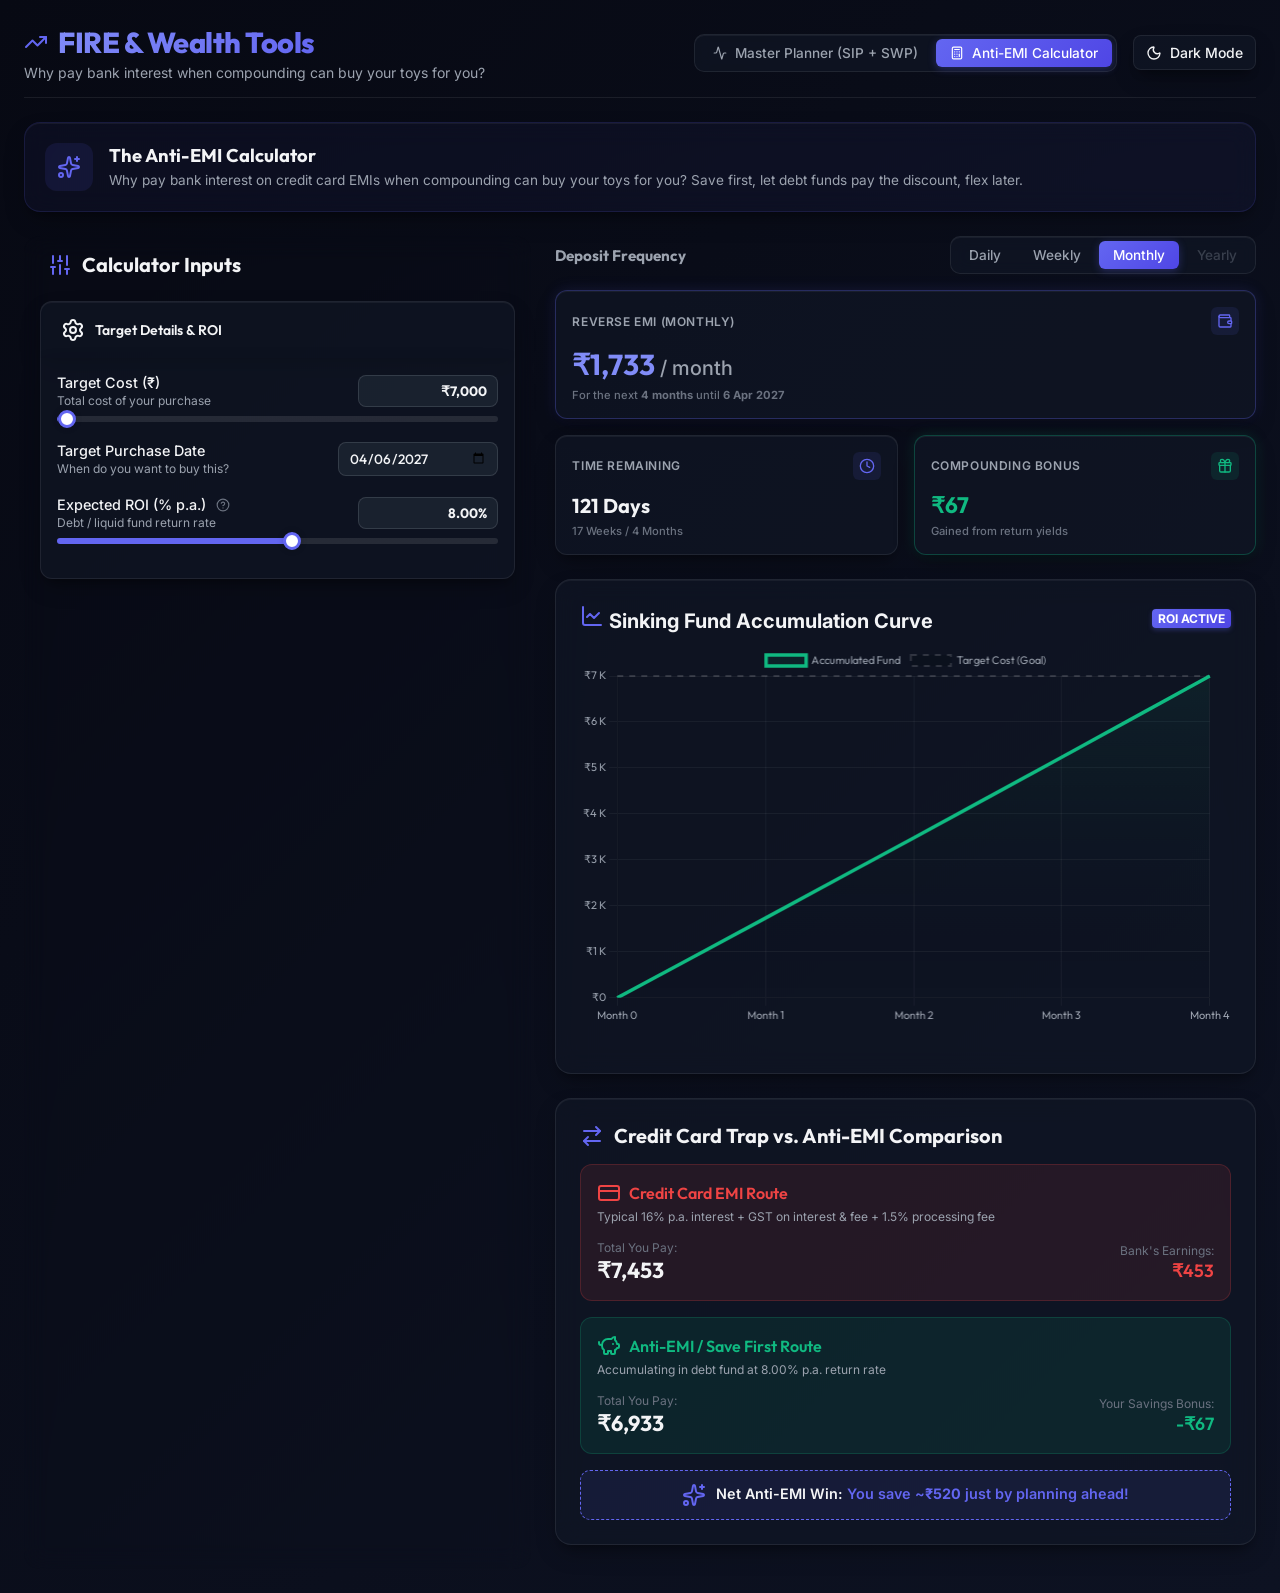
==== anti-emi.html @ c1e563f8 "antiEMI calculator" ====
<!DOCTYPE html>
<html lang="en" data-theme="dark">
<head>
  <meta charset="UTF-8">
  <meta name="viewport" content="width=device-width, initial-scale=1.0">
  <title>The Anti-EMI / Reverse EMI Calculator</title>
  
  <!-- Fonts -->
  <link rel="preconnect" href="https://fonts.googleapis.com">
  <link rel="preconnect" href="https://fonts.gstatic.com" crossorigin>
  <link href="https://fonts.googleapis.com/css2?family=Inter:wght@300;400;500;600;700&family=Outfit:wght@400;500;600;700;800&display=swap" rel="stylesheet">
  
  <!-- CSS Stylesheet -->
  <link rel="stylesheet" href="css/styles.css">
  
  <!-- Local Dependency Libraries -->
  <script src="js/jquery.min.js"></script>
  <script src="js/lucide.min.js"></script>
  <script src="js/chart.min.js"></script>
</head>
<body>
  
  <div class="container">
    
    <!-- Top Navigation Header -->
    <header>
      <div class="logo-container">
        <div class="brand-wrapper">
          <i data-lucide="trending-up"></i>
          <h1>FIRE & Wealth Tools</h1>
        </div>
        <p>Why pay bank interest when compounding can buy your toys for you?</p>
      </div>
      
      <div class="header-actions">
        <nav class="nav-links">
          <a href="index.html" class="nav-link">
            <i data-lucide="activity"></i> Master Planner (SIP + SWP)
          </a>
          <a href="anti-emi.html" class="nav-link active">
            <i data-lucide="calculator"></i> Anti-EMI Calculator
          </a>
        </nav>
        
        <button class="theme-toggle-btn" id="theme-toggle" aria-label="Toggle dark/light theme">
          <i data-lucide="sun" id="theme-icon-light" style="display: none;"></i>
          <i data-lucide="moon" id="theme-icon-dark"></i>
          <span id="theme-text">Dark Mode</span>
        </button>
      </div>
    </header>

    <!-- Hero Banner (Tagline) -->
    <section class="panel-card" style="margin-bottom: 24px; padding: 20px; background: rgba(99, 102, 241, 0.05); border-color: rgba(99, 102, 241, 0.15);">
      <div style="display: flex; align-items: center; gap: 16px;">
        <div style="background: rgba(99, 102, 241, 0.1); width: 48px; height: 48px; border-radius: 12px; display: flex; align-items: center; justify-content: center; color: var(--accent-color); flex-shrink: 0;">
          <i data-lucide="sparkles" style="width: 24px; height: 24px;"></i>
        </div>
        <div>
          <h2 style="font-family: 'Outfit', sans-serif; font-size: 1.15rem; font-weight: 700; margin: 0; color: var(--text-primary);">The Anti-EMI Calculator</h2>
          <p style="font-size: 0.85rem; color: var(--text-secondary); margin-top: 4px; line-height: 1.4;">
            Why pay bank interest on credit card EMIs when compounding can buy your toys for you? Save first, let debt funds pay the discount, flex later.
          </p>
        </div>
      </div>
    </section>

    <div class="dashboard-grid">
      
      <!-- Left Panel: Slider Controls (40% Width) -->
      <section class="panel-card" style="padding: 16px; background: transparent; border: none; box-shadow: none;">
        <h2 class="panel-title" style="margin-bottom: 16px; padding-left: 8px;">
          <i data-lucide="sliders"></i> Calculator Inputs
        </h2>
        
        <form id="calc-form" onsubmit="return false;">
          
          <div class="accordion-section" style="margin-bottom: 16px;">
            <div class="accordion-header open" data-section="inputs" style="cursor: default;">
              <h3 class="accordion-title" style="margin: 0; font-size: 14px; font-weight: 600;">
                <i data-lucide="settings"></i> Target Details & ROI
              </h3>
            </div>
            
            <div class="accordion-body" style="padding: 16px; display: block;">
              
              <!-- Target Cost (₹) -->
              <div class="input-group">
                <div class="input-label-container">
                  <div>
                    <label for="targetCost-slider" class="input-label">Target Cost (₹)</label>
                    <div class="input-label-subtitle">Total cost of your purchase</div>
                  </div>
                  <div class="input-badge-container">
                    <input type="text" class="text-input" id="targetCost-input" data-id="targetCost">
                  </div>
                </div>
                <div class="slider-container">
                  <input type="range" id="targetCost-slider" data-id="targetCost" min="500" max="5000000" step="500" value="7000">
                </div>
              </div>

              <!-- Target Purchase Date -->
              <div class="input-group" style="margin-top: 20px;">
                <div class="input-label-container">
                  <div>
                    <label for="targetDate-input" class="input-label">Target Purchase Date</label>
                    <div class="input-label-subtitle">When do you want to buy this?</div>
                  </div>
                  <div class="input-badge-container">
                    <input type="date" class="text-input" id="targetDate-input" data-id="targetDate" style="text-align: left; width: 160px; font-weight: 500;">
                  </div>
                </div>
              </div>

              <!-- Expected ROI (% p.a.) -->
              <div class="input-group" style="margin-top: 20px;">
                <div class="input-label-container">
                  <div>
                    <label for="expectedRoi-slider" class="input-label">
                      Expected ROI (% p.a.)
                      <span class="help-tooltip" title="Assuming parking in liquid, arbitrage, or short-term debt mutual funds" style="margin-left: 4px; vertical-align: middle;">
                        <i data-lucide="help-circle" style="width: 14px; height: 14px;"></i>
                      </span>
                    </label>
                    <div class="input-label-subtitle">Debt / liquid fund return rate</div>
                  </div>
                  <div class="input-badge-container">
                    <input type="text" class="text-input" id="expectedRoi-input" data-id="expectedRoi">
                  </div>
                </div>
                <div class="slider-container">
                  <input type="range" id="expectedRoi-slider" data-id="expectedRoi" min="0.00" max="15.00" step="0.25" value="8.00">
                </div>
              </div>
              
            </div>
          </div>

        </form>
      </section>

      <!-- Right Panel: Key Metrics, Chart, and Comparison (60% Width) -->
      <main class="dashboard-right">
        
        <!-- Frequency Toggle Tabs -->
        <div style="display: flex; justify-content: space-between; align-items: center; margin-bottom: 16px;">
          <span style="font-family: 'Outfit', sans-serif; font-size: 0.95rem; font-weight: 700; color: var(--text-secondary);">Deposit Frequency</span>
          <div class="nav-links" id="freq-tabs" style="display: flex; gap: 4px; padding: 4px; border-radius: 10px;">
            <button class="nav-link freq-tab" data-freq="daily" style="background: transparent; border: none; cursor: pointer; outline: none; font-family: inherit;">
              Daily
            </button>
            <button class="nav-link freq-tab" data-freq="weekly" style="background: transparent; border: none; cursor: pointer; outline: none; font-family: inherit;">
              Weekly
            </button>
            <button class="nav-link freq-tab active" data-freq="monthly" style="background: transparent; border: none; cursor: pointer; outline: none; font-family: inherit;">
              Monthly
            </button>
            <button class="nav-link freq-tab" data-freq="yearly" style="background: transparent; border: none; cursor: pointer; outline: none; font-family: inherit;">
              Yearly
            </button>
          </div>
        </div>

        <!-- Key Metric Cards Grid -->
        <div class="metrics-grid">
          
          <!-- Card 1: Deposit Hero Card -->
          <div class="metric-card" id="metric-deposit" style="grid-column: span 2; border-color: rgba(99, 102, 241, 0.3); box-shadow: var(--glass-reflection), var(--card-shadow), var(--card-glow-accent);">
            <div class="metric-header">
              <span class="metric-title" id="deposit-card-title">Reverse EMI Deposit</span>
              <div class="metric-icon-wrapper">
                <i data-lucide="wallet"></i>
              </div>
            </div>
            <div>
              <div class="metric-value" id="val-deposit" style="font-size: 1.8rem; color: var(--accent-light);">₹--</div>
              <div class="metric-subtitle" id="sub-deposit">For the next -- periods until --</div>
            </div>
          </div>
  
          <!-- Card 2: Time Remaining -->
          <div class="metric-card" id="metric-time">
            <div class="metric-header">
              <span class="metric-title">Time Remaining</span>
              <div class="metric-icon-wrapper">
                <i data-lucide="clock"></i>
              </div>
            </div>
            <div>
              <div class="metric-value" id="val-time" style="font-size: 1.25rem;">--</div>
              <div class="metric-subtitle" id="sub-time">Target timeline duration</div>
            </div>
          </div>

          <!-- Card 3: Free Compounding Bonus -->
          <div class="metric-card status-safe" id="metric-bonus">
            <div class="metric-header">
              <span class="metric-title">Compounding Bonus</span>
              <div class="metric-icon-wrapper" style="background: rgba(16, 185, 129, 0.1); color: var(--safe-color);">
                <i data-lucide="gift"></i>
              </div>
            </div>
            <div>
              <div class="metric-value text-safe" id="val-bonus">₹--</div>
              <div class="metric-subtitle" id="sub-bonus">Free returns earned</div>
            </div>
          </div>

        </div>

        <!-- Line Chart Panel -->
        <section class="panel-card" style="margin-bottom: 24px;">
          <h2 class="panel-title" style="margin-bottom: 12px; justify-content: space-between;">
            <span><i data-lucide="line-chart"></i> Sinking Fund Accumulation Curve</span>
            <span class="milestone-badge" id="chart-roi-indicator" style="font-size: 0.75rem;">ROI Active</span>
          </h2>
          <div class="chart-container">
            <canvas id="anti-emi-chart"></canvas>
          </div>
        </section>

        <!-- Credit Card Trap vs. Anti-EMI Comparison Box -->
        <div class="panel-card" style="margin-bottom: 24px;">
          <h2 class="panel-title" style="margin-bottom: 16px;">
            <i data-lucide="arrow-right-left"></i> Credit Card Trap vs. Anti-EMI Comparison
          </h2>
          
          <div style="display: grid; grid-template-columns: 1fr; gap: 16px;" id="comparison-row">
            <!-- Credit Card Option -->
            <div style="background: var(--danger-bg); border: 1px solid rgba(239, 68, 68, 0.2); padding: 16px; border-radius: 12px;">
              <h3 style="font-family: 'Outfit', sans-serif; font-size: 1rem; font-weight: 600; color: var(--danger-color); display: flex; align-items: center; gap: 8px; margin-bottom: 4px;">
                <i data-lucide="credit-card"></i> Credit Card EMI Route
              </h3>
              <p style="font-size: 0.75rem; color: var(--text-secondary); margin-bottom: 12px;">
                Typical 16% p.a. interest + GST on interest & fee + 1.5% processing fee
              </p>
              
              <div style="display: flex; justify-content: space-between; align-items: center;">
                <div>
                  <span style="font-size: 0.75rem; color: var(--text-muted);">Total You Pay:</span>
                  <div id="cc-total-paid" style="font-family: 'Outfit', sans-serif; font-size: 1.35rem; font-weight: 700; color: var(--text-primary);">₹0</div>
                </div>
                <div style="text-align: right;">
                  <span style="font-size: 0.75rem; color: var(--text-muted);">Bank's Earnings:</span>
                  <div id="cc-bank-earned" class="text-danger" style="font-family: 'Outfit', sans-serif; font-size: 1.1rem; font-weight: 600;">₹0</div>
                </div>
              </div>
            </div>

            <!-- Anti-EMI Option -->
            <div style="background: var(--safe-bg); border: 1px solid rgba(16, 185, 129, 0.2); padding: 16px; border-radius: 12px;">
              <h3 style="font-family: 'Outfit', sans-serif; font-size: 1rem; font-weight: 600; color: var(--safe-color); display: flex; align-items: center; gap: 8px; margin-bottom: 4px;">
                <i data-lucide="piggy-bank"></i> Anti-EMI / Save First Route
              </h3>
              <p style="font-size: 0.75rem; color: var(--text-secondary); margin-bottom: 12px;">
                Accumulating in debt fund at <span id="compounding-rate-label">8.0%</span> p.a. return rate
              </p>
              
              <div style="display: flex; justify-content: space-between; align-items: center;">
                <div>
                  <span style="font-size: 0.75rem; color: var(--text-muted);">Total You Pay:</span>
                  <div id="anti-total-paid" style="font-family: 'Outfit', sans-serif; font-size: 1.35rem; font-weight: 700; color: var(--text-primary);">₹0</div>
                </div>
                <div style="text-align: right;">
                  <span style="font-size: 0.75rem; color: var(--text-muted);">Your Savings Bonus:</span>
                  <div id="anti-saved-bonus" class="text-safe" style="font-family: 'Outfit', sans-serif; font-size: 1.1rem; font-weight: 600;">+₹0</div>
                </div>
              </div>
            </div>
          </div>

          <!-- Total Win Banner -->
          <div style="background: rgba(99, 102, 241, 0.1); border: 1px dashed var(--accent-color); border-radius: 10px; padding: 12px; margin-top: 16px; text-align: center; font-weight: 600; font-size: 0.9rem;" id="win-banner">
            <i data-lucide="sparkles" class="text-accent" style="vertical-align: middle; margin-right: 6px;"></i>
            Net Anti-EMI Win: <span id="val-win" class="text-accent">You save ~₹-- just by planning ahead!</span>
          </div>
        </div>

      </main>

    </div>
  </div>

  <!-- Custom styles extension for layout tweaks -->
  <style>
    @media (min-width: 640px) {
      #comparison-row {
        grid-template-columns: 1fr 1fr;
      }
    }
    .freq-tab {
      transition: all 0.2s ease;
    }
    .freq-tab:hover {
      background: rgba(255, 255, 255, 0.05) !important;
      color: var(--text-primary) !important;
    }
    .freq-tab.active {
      color: white !important;
      background: var(--accent-gradient) !important;
      box-shadow: 0 2px 8px rgba(99, 102, 241, 0.3) !important;
    }
    .freq-tab:disabled {
      opacity: 0.3 !important;
      cursor: not-allowed !important;
      pointer-events: none !important;
    }
  </style>

  <!-- Core Application Logic -->
  <script src="js/anti-emi.js"></script>
</body>
</html>
---- css/styles.css ----
:root {
  /* Dark Theme (Default) */
  --bg-color: #080b11;
  --bg-gradient: linear-gradient(135deg, #070913 0%, #0d1222 100%);
  --panel-bg: rgba(17, 24, 39, 0.6);
  --panel-border: rgba(255, 255, 255, 0.08);
  
  --text-primary: #f3f4f6;
  --text-secondary: #9ca3af;
  --text-muted: #6b7280;
  
  --accent-color: #6366f1;
  --accent-light: #818cf8;
  --accent-gradient: linear-gradient(135deg, #6366f1 0%, #4f46e5 100%);
  
  --input-bg: rgba(31, 41, 55, 0.7);
  --input-border: rgba(255, 255, 255, 0.12);
  --input-focus-border: #6366f1;
  
  --slider-track: rgba(255, 255, 255, 0.1);
  
  --safe-color: #10b981;
  --safe-bg: rgba(16, 185, 129, 0.1);
  --warning-color: #f59e0b;
  --warning-bg: rgba(245, 158, 11, 0.1);
  --danger-color: #ef4444;
  --danger-bg: rgba(239, 68, 68, 0.1);
  
  --card-shadow: 0 10px 25px -5px rgba(0, 0, 0, 0.3), 0 8px 10px -6px rgba(0, 0, 0, 0.3);
  --inner-shadow: inset 0 2px 4px 0 rgba(0, 0, 0, 0.06);
  --glass-reflection: inset 0 1px 0 0 rgba(255, 255, 255, 0.05);
  
  --card-glow-safe: 0 0 15px rgba(16, 185, 129, 0.15);
  --card-glow-warning: 0 0 15px rgba(245, 158, 11, 0.15);
  --card-glow-danger: 0 0 15px rgba(239, 68, 68, 0.15);
  --card-glow-accent: 0 0 15px rgba(99, 102, 241, 0.15);
}

[data-theme="light"] {
  /* Light Theme */
  --bg-color: #f1f5f9;
  --bg-gradient: linear-gradient(135deg, #f8fafc 0%, #e2e8f0 100%);
  --panel-bg: rgba(255, 255, 255, 0.8);
  --panel-border: rgba(15, 23, 42, 0.08);
  
  --text-primary: #0f172a;
  --text-secondary: #475569;
  --text-muted: #64748b;
  
  --accent-color: #4f46e5;
  --accent-light: #6366f1;
  --accent-gradient: linear-gradient(135deg, #4f46e5 0%, #3730a3 100%);
  
  --input-bg: rgba(241, 245, 249, 0.9);
  --input-border: rgba(15, 23, 42, 0.1);
  --input-focus-border: #4f46e5;
  
  --slider-track: rgba(15, 23, 42, 0.08);
  
  --safe-color: #059669;
  --safe-bg: rgba(5, 150, 105, 0.1);
  --warning-color: #d97706;
  --warning-bg: rgba(217, 119, 6, 0.1);
  --danger-color: #dc2626;
  --danger-bg: rgba(220, 38, 38, 0.1);
  
  --card-shadow: 0 10px 15px -3px rgba(0, 0, 0, 0.05), 0 4px 6px -4px rgba(0, 0, 0, 0.05);
  --inner-shadow: inset 0 2px 4px 0 rgba(0, 0, 0, 0.02);
  --glass-reflection: inset 0 1px 0 0 rgba(255, 255, 255, 0.4);
  
  --card-glow-safe: 0 0 15px rgba(5, 150, 105, 0.1);
  --card-glow-warning: 0 0 15px rgba(217, 119, 6, 0.1);
  --card-glow-danger: 0 0 15px rgba(220, 38, 38, 0.1);
  --card-glow-accent: 0 0 15px rgba(79, 70, 229, 0.1);
}

* {
  box-sizing: border-box;
  margin: 0;
  padding: 0;
  font-family: 'Inter', sans-serif;
  transition: background-color 0.3s ease, color 0.3s ease, border-color 0.3s ease, box-shadow 0.3s ease;
}

html, body {
  max-width: 100%;
  overflow-x: hidden;
}

body {
  background-color: var(--bg-color);
  background-image: var(--bg-gradient);
  color: var(--text-primary);
  min-height: 100vh;
  padding: 12px;
}

@media (min-width: 768px) {
  body {
    padding: 24px;
  }
}

.container {
  max-width: 1400px;
  margin: 0 auto;
}

header {
  display: flex;
  justify-content: space-between;
  align-items: center;
  margin-bottom: 24px;
  padding-bottom: 16px;
  border-bottom: 1px solid var(--panel-border);
  flex-wrap: wrap;
  gap: 16px;
}

.brand-wrapper {
  display: flex;
  align-items: center;
  gap: 10px;
}

.brand-wrapper svg {
  width: 24px;
  height: 24px;
  color: var(--accent-color);
}

.header-actions {
  display: flex;
  align-items: center;
  gap: 16px;
}

.nav-links {
  display: flex;
  gap: 4px;
  background: var(--panel-bg);
  border: 1px solid var(--panel-border);
  padding: 4px;
  border-radius: 10px;
  box-shadow: var(--glass-reflection);
  backdrop-filter: blur(8px);
  -webkit-backdrop-filter: blur(8px);
}

.nav-link {
  padding: 6px 14px;
  border-radius: 6px;
  color: var(--text-secondary);
  text-decoration: none;
  font-size: 0.85rem;
  font-weight: 500;
  transition: all 0.25s ease;
  display: flex;
  align-items: center;
  gap: 8px;
}

.nav-link svg {
  width: 14px;
  height: 14px;
}

.nav-link:hover {
  color: var(--text-primary);
  background: rgba(255, 255, 255, 0.05);
}

[data-theme="light"] .nav-link:hover {
  background: rgba(0, 0, 0, 0.04);
}

.nav-link.active {
  color: white !important;
  background: var(--accent-gradient);
  box-shadow: 0 2px 8px rgba(99, 102, 241, 0.3);
}

.logo-container h1 {
  font-family: 'Outfit', sans-serif;
  font-size: 1.8rem;
  font-weight: 800;
  letter-spacing: -0.5px;
  background: linear-gradient(135deg, var(--accent-light) 0%, var(--accent-color) 100%);
  -webkit-background-clip: text;
  -webkit-text-fill-color: transparent;
}

.logo-container p {
  color: var(--text-secondary);
  font-size: 0.875rem;
  margin-top: 4px;
}

.theme-toggle-btn {
  background: var(--panel-bg);
  border: 1px solid var(--panel-border);
  color: var(--text-primary);
  padding: 8px 12px;
  border-radius: 8px;
  cursor: pointer;
  display: flex;
  align-items: center;
  gap: 8px;
  font-weight: 500;
  font-size: 0.875rem;
  box-shadow: var(--card-shadow);
}

.theme-toggle-btn:hover {
  border-color: var(--accent-color);
  transform: translateY(-1px);
}

.theme-toggle-btn svg {
  width: 16px;
  height: 16px;
}

/* Dashboard Layout */
.dashboard-grid {
  display: grid;
  grid-template-columns: 1fr;
  gap: 24px;
  min-width: 0;
}

@media (min-width: 1200px) {
  .dashboard-grid {
    grid-template-columns: 4.2fr 5.8fr;
  }
}

.panel-card,
.dashboard-right {
  min-width: 0;
}

/* Panel Card */
.panel-card {
  background: var(--panel-bg);
  border: 1px solid var(--panel-border);
  border-radius: 16px;
  padding: 16px;
  box-shadow: var(--glass-reflection), var(--card-shadow);
  backdrop-filter: blur(12px);
  -webkit-backdrop-filter: blur(12px);
}

@media (min-width: 768px) {
  .panel-card {
    padding: 24px;
  }
}

.panel-title {
  font-family: 'Outfit', sans-serif;
  font-size: 1.25rem;
  font-weight: 700;
  margin-bottom: 20px;
  display: flex;
  align-items: center;
  gap: 10px;
  color: var(--text-primary);
}

.panel-title svg {
  color: var(--accent-color);
}

/* Form Elements */
.input-section-title {
  font-family: 'Outfit', sans-serif;
  font-size: 0.95rem;
  font-weight: 600;
  text-transform: uppercase;
  letter-spacing: 0.05em;
  color: var(--text-muted);
  margin: 20px 0 12px 0;
  padding-bottom: 6px;
  border-bottom: 1px dashed var(--panel-border);
}

.input-section-title:first-of-type {
  margin-top: 0;
}

.input-group {
  margin-bottom: 18px;
}

.input-label-container {
  display: flex;
  justify-content: space-between;
  align-items: center;
  margin-bottom: 8px;
}

.input-label {
  font-size: 0.9rem;
  font-weight: 500;
  color: var(--text-primary);
  display: flex;
  align-items: center;
  gap: 6px;
}

.input-label-subtitle {
  font-size: 0.75rem;
  color: var(--text-secondary);
  margin-top: 2px;
  font-weight: 400;
}

.input-badge-container {
  display: flex;
  align-items: center;
  gap: 8px;
}

.text-input {
  background: var(--input-bg);
  border: 1px solid var(--input-border);
  border-radius: 8px;
  color: var(--text-primary);
  padding: 6px 10px;
  font-size: 0.85rem;
  font-weight: 700;
  font-family: 'Outfit', sans-serif;
  text-align: right;
  width: 140px;
  outline: none;
}

.text-input:focus {
  border-color: var(--input-focus-border);
  box-shadow: 0 0 0 2px rgba(99, 102, 241, 0.2);
}

/* Slider styling */
.slider-container {
  display: flex;
  align-items: center;
  gap: 12px;
}

input[type="range"] {
  -webkit-appearance: none;
  width: 100%;
  height: 6px;
  border-radius: 4px;
  background: var(--slider-track);
  outline: none;
  cursor: pointer;
}

input[type="range"]::-webkit-slider-thumb {
  -webkit-appearance: none;
  width: 18px;
  height: 18px;
  border-radius: 50%;
  background: #ffffff;
  border: 3.5px solid var(--accent-color);
  cursor: pointer;
  box-shadow: 0 0 6px rgba(0, 0, 0, 0.2);
  transition: transform 0.1s ease, box-shadow 0.1s ease;
}

input[type="range"]::-webkit-slider-thumb:hover {
  transform: scale(1.25);
  box-shadow: 0 0 10px var(--accent-light);
}

/* Metric Cards */
.metrics-grid {
  display: grid;
  grid-template-columns: repeat(2, 1fr);
  gap: 16px;
  margin-bottom: 24px;
}

@media (min-width: 640px) {
  .metrics-grid {
    grid-template-columns: repeat(4, 1fr);
  }
}

.metric-card {
  background: var(--panel-bg);
  border: 1px solid var(--panel-border);
  border-radius: 12px;
  padding: 16px;
  box-shadow: var(--glass-reflection), var(--card-shadow);
  display: flex;
  flex-direction: column;
  justify-content: space-between;
  position: relative;
  overflow: hidden;
}

.metric-card.status-safe {
  border-color: rgba(16, 185, 129, 0.3);
  box-shadow: var(--glass-reflection), var(--card-shadow), var(--card-glow-safe);
}

.metric-card.status-warning {
  border-color: rgba(245, 158, 11, 0.3);
  box-shadow: var(--glass-reflection), var(--card-shadow), var(--card-glow-warning);
}

.metric-card.status-danger {
  border-color: rgba(239, 68, 68, 0.3);
  box-shadow: var(--glass-reflection), var(--card-shadow), var(--card-glow-danger);
}

.metric-header {
  display: flex;
  justify-content: space-between;
  align-items: center;
  margin-bottom: 12px;
}

.metric-title {
  font-size: 0.75rem;
  font-weight: 600;
  color: var(--text-secondary);
  text-transform: uppercase;
  letter-spacing: 0.05em;
}

.metric-icon-wrapper {
  width: 28px;
  height: 28px;
  border-radius: 6px;
  display: flex;
  align-items: center;
  justify-content: center;
  background: rgba(99, 102, 241, 0.1);
  color: var(--accent-color);
}

.metric-icon-wrapper svg {
  width: 16px;
  height: 16px;
}

.metric-value {
  font-family: 'Outfit', sans-serif;
  font-size: 1.4rem;
  font-weight: 700;
  color: var(--text-primary);
  line-height: 1.2;
}

.metric-subtitle {
  font-size: 0.7rem;
  color: var(--text-muted);
  margin-top: 6px;
  font-weight: 500;
}

/* Chart Container */
.chart-container {
  position: relative;
  height: 380px;
  width: 100%;
  margin-bottom: 24px;
}

/* Accordion Table */
.accordion-section {
  margin-top: 24px;
}

.accordion-header {
  background: var(--panel-bg);
  border: 1px solid var(--panel-border);
  border-radius: 12px;
  padding: 16px 20px;
  cursor: pointer;
  display: flex;
  justify-content: space-between;
  align-items: center;
  box-shadow: var(--glass-reflection), var(--card-shadow);
}

.accordion-header.open {
  border-bottom-left-radius: 0;
  border-bottom-right-radius: 0;
  border-bottom: none;
}

.accordion-title {
  font-family: 'Outfit', sans-serif;
  font-size: 1rem;
  font-weight: 700;
  display: flex;
  align-items: center;
  gap: 10px;
}

.accordion-icon {
  transition: transform 0.3s ease;
  color: var(--text-secondary);
}

.accordion-header.open .accordion-icon {
  transform: rotate(180deg);
}

.accordion-body {
  display: none;
  background: var(--panel-bg);
  border: 1px solid var(--panel-border);
  border-top: none;
  border-bottom-left-radius: 12px;
  border-bottom-right-radius: 12px;
  overflow: hidden;
  box-shadow: var(--card-shadow);
}

.table-responsive {
  width: 100%;
  overflow-x: auto;
  max-height: 380px;
  display: block;
}

table.financial-table {
  width: 100%;
  border-collapse: collapse;
  text-align: left;
  font-size: 0.85rem;
}

table.financial-table th, 
table.financial-table td {
  padding: 12px 16px;
  border-bottom: 1px solid var(--panel-border);
}

table.financial-table th {
  background: rgba(0, 0, 0, 0.15);
  font-family: 'Outfit', sans-serif;
  font-weight: 600;
  color: var(--text-secondary);
  position: sticky;
  top: 0;
  z-index: 10;
  backdrop-filter: blur(8px);
  -webkit-backdrop-filter: blur(8px);
}

[data-theme="light"] table.financial-table th {
  background: rgba(0, 0, 0, 0.03);
}

table.financial-table tbody tr {
  background: transparent;
}

table.financial-table tbody tr:hover {
  background: rgba(255, 255, 255, 0.02);
}

[data-theme="light"] table.financial-table tbody tr:hover {
  background: rgba(0, 0, 0, 0.01);
}

table.financial-table tbody tr.row-milestone {
  background: rgba(99, 102, 241, 0.08);
  font-weight: 500;
}

table.financial-table tbody tr.row-depleted {
  opacity: 0.45;
  background: rgba(239, 68, 68, 0.03);
}

table.financial-table tbody tr.row-depleted-first {
  background: rgba(239, 68, 68, 0.1);
  font-weight: 600;
  border-left: 4px solid var(--danger-color);
}

table.financial-table .num-col {
  text-align: right;
  font-family: 'Outfit', sans-serif;
}

table.financial-table .text-center {
  text-align: center;
}

/* Utility Classes */
.text-safe { color: var(--safe-color) !important; }
.text-warning { color: var(--warning-color) !important; }
.text-danger { color: var(--danger-color) !important; }
.text-accent { color: var(--accent-color) !important; }

.help-tooltip {
  cursor: help;
  display: inline-flex;
  align-items: center;
  color: var(--text-muted);
}

.help-tooltip svg {
  width: 14px;
  height: 14px;
}

/* Pulse effect for milestone badge */
.milestone-badge {
  display: inline-block;
  padding: 2px 6px;
  border-radius: 4px;
  font-size: 0.7rem;
  font-weight: 700;
  background: var(--accent-gradient);
  color: white;
  text-transform: uppercase;
  box-shadow: 0 2px 5px rgba(99, 102, 241, 0.3);
}

/* Responsive Layout Adjustments */

/* Header Mobile View */
@media (max-width: 640px) {
  header {
    flex-direction: column;
    align-items: flex-start;
    gap: 16px;
  }
  
  .header-actions {
    width: 100%;
    flex-direction: column;
    align-items: stretch;
    gap: 12px;
  }
  
  .nav-links {
    width: 100%;
    flex-direction: column;
  }
  
  .nav-link {
    justify-content: center;
    padding: 10px;
  }
  
  .theme-toggle-btn {
    width: 100%;
    justify-content: center;
  }
}

/* Mobile Screens (<= 576px, e.g. 400px viewports) */
@media (max-width: 576px) {
  body {
    padding: 12px;
  }

  .panel-card {
    padding: 16px 12px;
  }

  .logo-container h1 {
    font-size: 1.5rem;
  }

  .logo-container p {
    font-size: 0.775rem;
  }

  .input-label-container {
    flex-direction: column;
    align-items: flex-start;
    gap: 8px;
  }

  .input-badge-container {
    width: 100%;
  }

  .text-input {
    width: 100%;
    text-align: left;
  }

  /* 1 column on portrait mobile, 2 columns on landscape mobile */
  .metrics-grid {
    grid-template-columns: 1fr;
    gap: 12px;
  }

  @media (min-width: 480px) {
    .metrics-grid {
      grid-template-columns: repeat(2, 1fr);
    }
  }

  .metric-card {
    padding: 12px;
  }

  .metric-value {
    font-size: 1.25rem;
  }

  .chart-container {
    height: 280px;
  }

  table.financial-table th, 
  table.financial-table td {
    padding: 8px;
    font-size: 0.75rem;
  }
}

/* iPad & Tablet Screens (577px to 1199px) */
@media (min-width: 577px) and (max-width: 1199px) {
  .dashboard-grid {
    grid-template-columns: 1fr;
  }

  /* 2x2 grid on small tablets, 4 columns on iPad portrait and above */
  .metrics-grid {
    grid-template-columns: repeat(2, 1fr);
    gap: 16px;
  }

  @media (min-width: 768px) {
    .metrics-grid {
      grid-template-columns: repeat(4, 1fr);
    }
  }

  .chart-container {
    height: 380px;
  }
}

/* Medium Desktop Screens (1200px to 1399px) */
@media (min-width: 1200px) and (max-width: 1399px) {
  .dashboard-grid {
    grid-template-columns: 4.2fr 5.8fr;
  }

  .metrics-grid {
    grid-template-columns: repeat(2, 1fr); /* 2x2 grid to prevent card text clipping */
    gap: 16px;
  }

  .chart-container {
    height: 380px;
  }
}

/* Large Desktop Screens (>= 1400px) */
@media (min-width: 1400px) {
  .dashboard-grid {
    grid-template-columns: 4fr 6fr;
  }

  .metrics-grid {
    grid-template-columns: repeat(4, 1fr); /* full horizontal row */
    gap: 16px;
  }
}
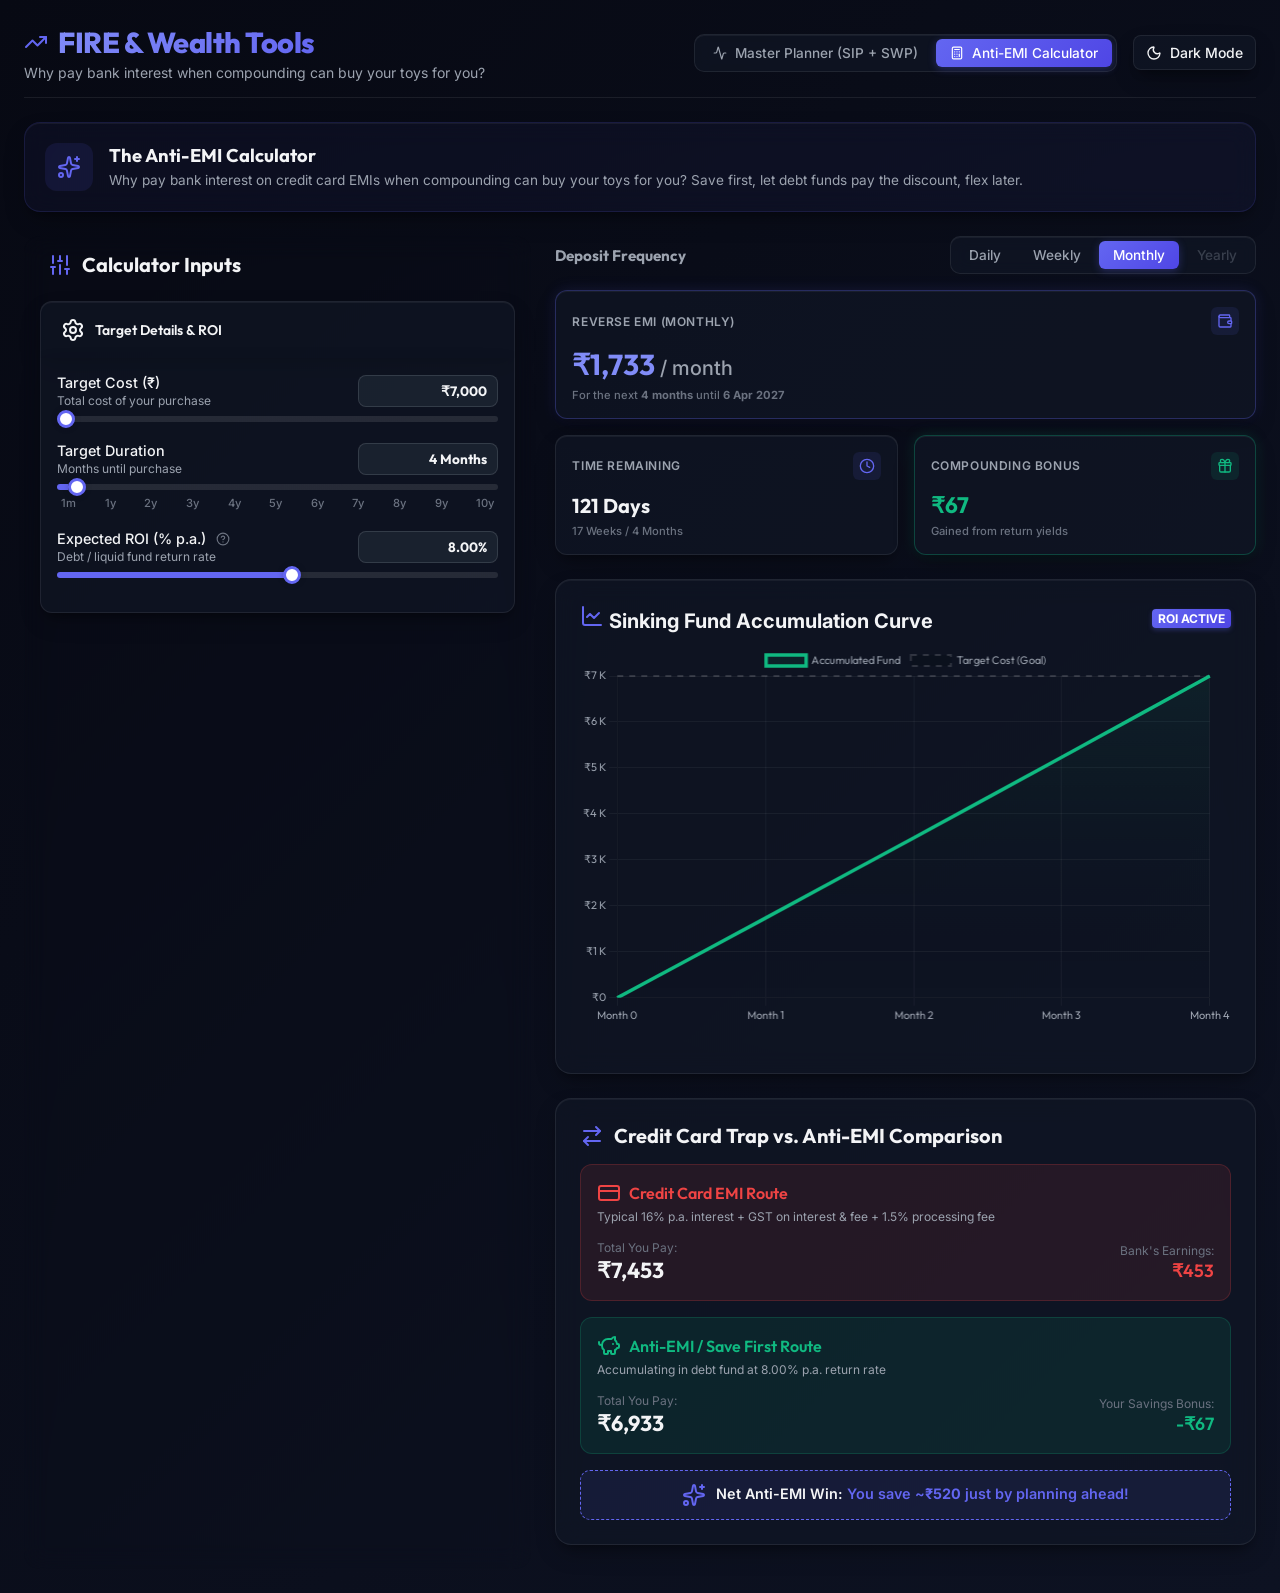
==== commit f80144ad: "all sliders" ====
--- a/anti-emi.html
+++ b/anti-emi.html
@@ -96,19 +96,35 @@
                   </div>
                 </div>
                 <div class="slider-container">
-                  <input type="range" id="targetCost-slider" data-id="targetCost" min="500" max="5000000" step="500" value="7000">
-                </div>
-              </div>
-
-              <!-- Target Purchase Date -->
+                  <input type="range" id="targetCost-slider" data-id="targetCost" min="500" max="50000000" step="500" value="7000">
+                </div>
+              </div>
+
+              <!-- Target Duration (Months) -->
               <div class="input-group" style="margin-top: 20px;">
                 <div class="input-label-container">
                   <div>
-                    <label for="targetDate-input" class="input-label">Target Purchase Date</label>
-                    <div class="input-label-subtitle">When do you want to buy this?</div>
+                    <label for="targetDuration-slider" class="input-label">Target Duration</label>
+                    <div class="input-label-subtitle">Months until purchase</div>
                   </div>
                   <div class="input-badge-container">
-                    <input type="date" class="text-input" id="targetDate-input" data-id="targetDate" style="text-align: left; width: 160px; font-weight: 500;">
+                    <input type="text" class="text-input" id="targetDuration-input" data-id="targetDuration">
+                  </div>
+                </div>
+                <div class="slider-container" style="flex-direction: column; align-items: stretch; gap: 4px;">
+                  <input type="range" id="targetDuration-slider" data-id="targetDuration" min="1" max="120" step="1" value="4">
+                  <div style="display: flex; justify-content: space-between; font-size: 0.7rem; color: var(--text-muted); padding: 0 4px; font-weight: 500; font-family: 'Outfit', sans-serif; margin-top: 2px; user-select: none;">
+                    <span>1m</span>
+                    <span>1y</span>
+                    <span>2y</span>
+                    <span>3y</span>
+                    <span>4y</span>
+                    <span>5y</span>
+                    <span>6y</span>
+                    <span>7y</span>
+                    <span>8y</span>
+                    <span>9y</span>
+                    <span>10y</span>
                   </div>
                 </div>
               </div>
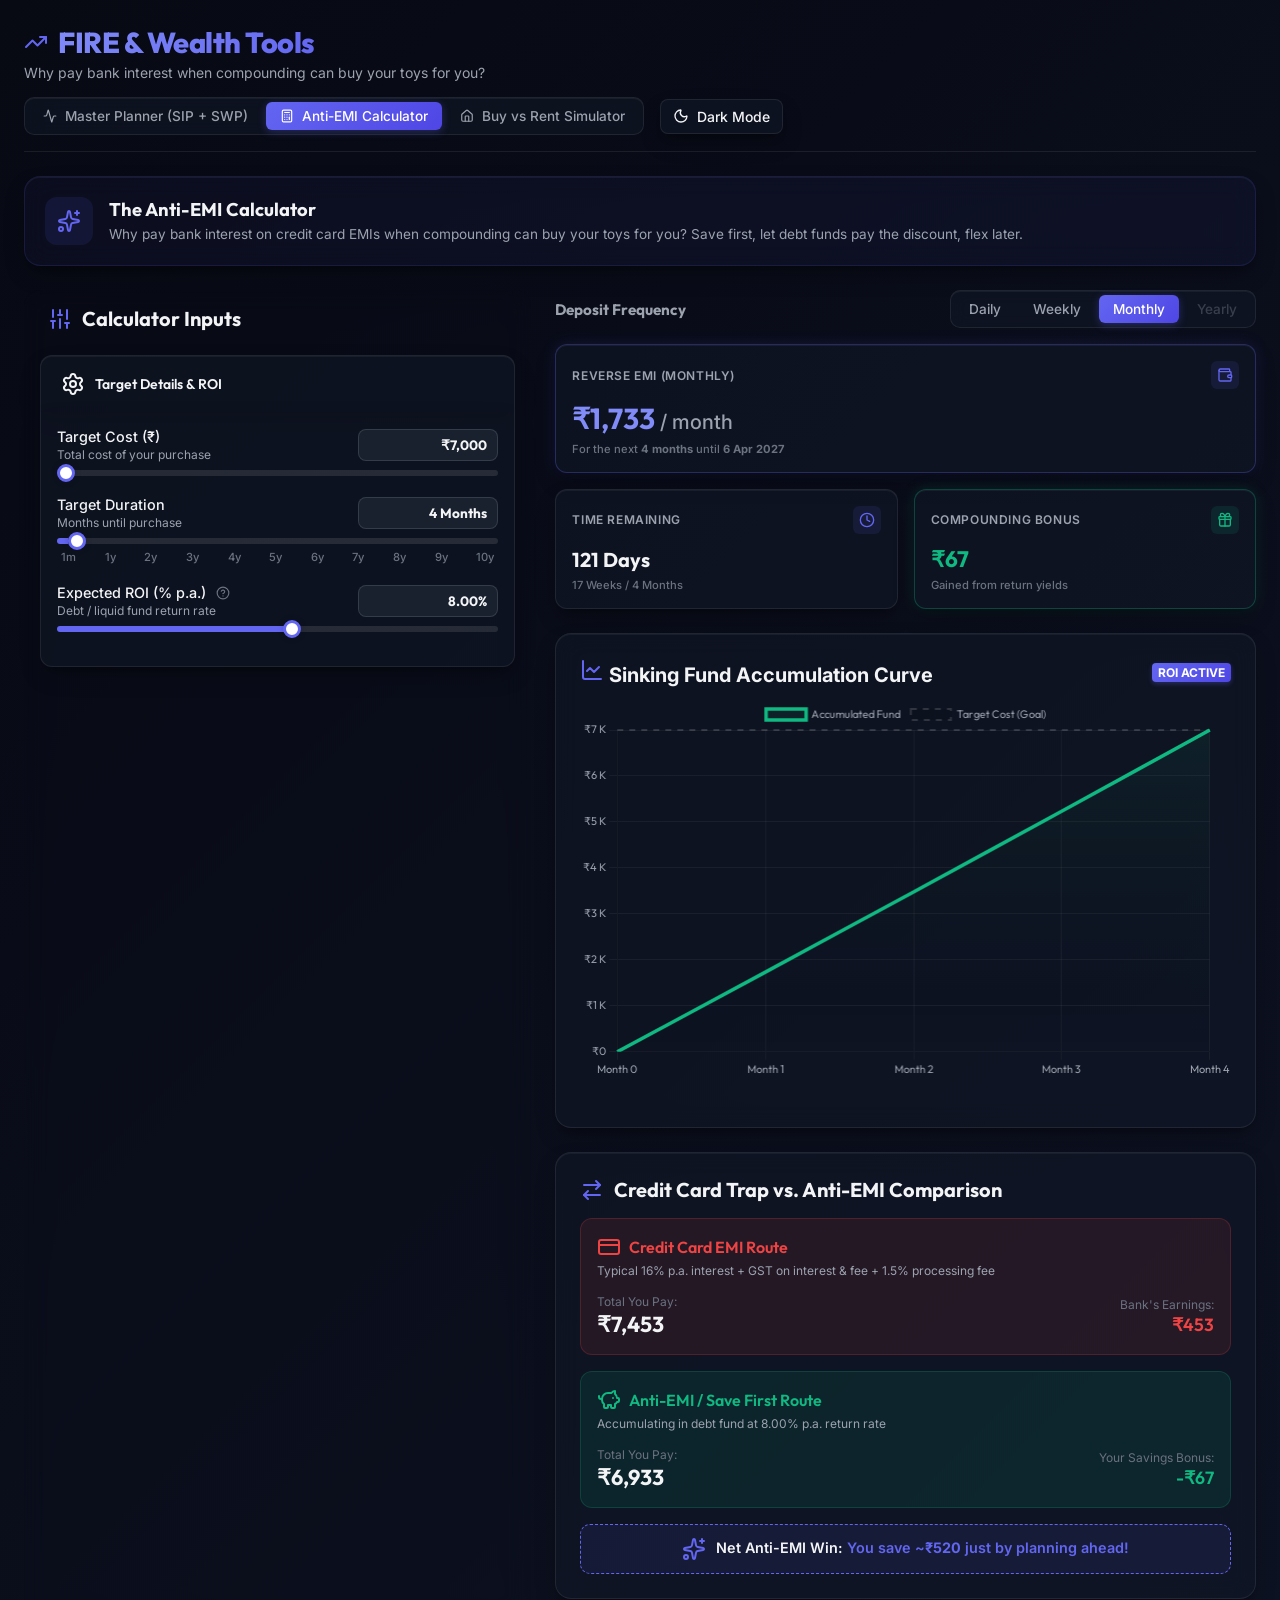
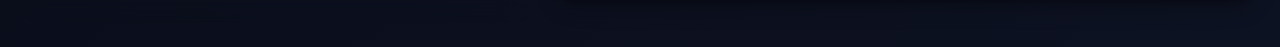
==== commit 0b515b8c: "buy vs rent calculator" ====
--- a/anti-emi.html
+++ b/anti-emi.html
@@ -39,6 +39,9 @@
           </a>
           <a href="anti-emi.html" class="nav-link active">
             <i data-lucide="calculator"></i> Anti-EMI Calculator
+          </a>
+          <a href="buy-vs-rent.html" class="nav-link">
+            <i data-lucide="home"></i> Buy vs Rent Simulator
           </a>
         </nav>
         
